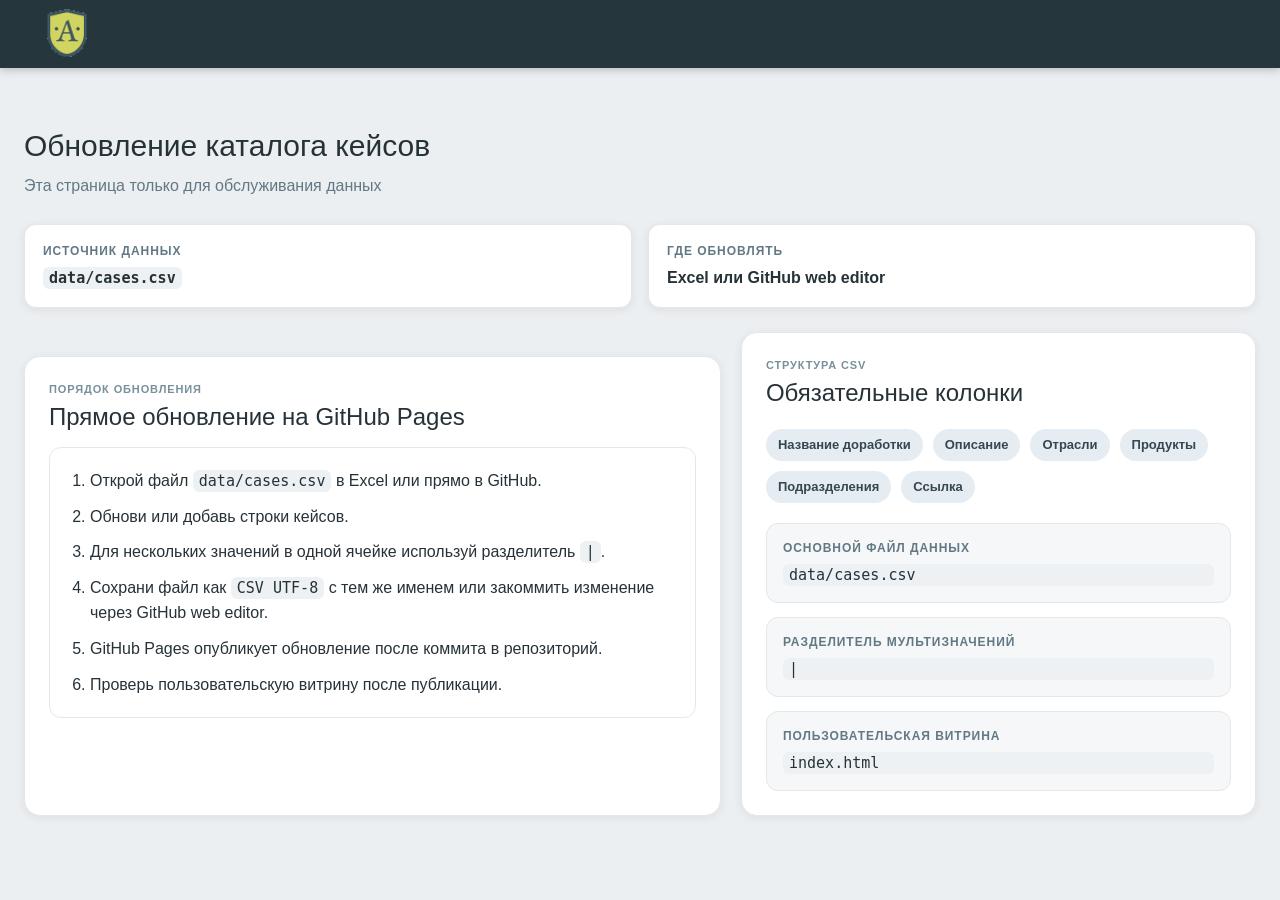
==== admin.html @ e98bcfd8 "Add files via upload Новая версия с другим дизайном" ====
<!DOCTYPE html>
<html lang="ru">
<head>
  <meta charset="UTF-8">
  <meta name="viewport" content="width=device-width, initial-scale=1.0">
  <title>Админка базы кейсов</title>
  <meta
    name="description"
    content="Внутренняя админ-страница для обновления базы кейсов Mango Academy."
  >
  <link rel="preconnect" href="https://fonts.googleapis.com">
  <link rel="preconnect" href="https://fonts.gstatic.com" crossorigin>
  <link
    href="https://fonts.googleapis.com/css2?family=Manrope:wght@400;500;600;700;800&display=swap"
    rel="stylesheet"
  >
  <link rel="stylesheet" href="styles.css">
</head>
<body>
  <div class="lk-shell">
    <header class="topbar">
      <div class="logo-mark" aria-label="Mango Academy">
        <img src="./assets/mango-academy-mark.png" alt="Mango Academy">
      </div>
    </header>

    <div class="workspace">
      <main class="page-shell">
        <section class="content-header">
          <div>
            <h1>Обновление каталога кейсов</h1>
            <p>Эта страница только для обслуживания данных</p>
          </div>
        </section>

        <section class="admin-summary">
          <div class="stat-card">
            <span class="stat-card__label">Источник данных</span>
            <strong class="stat-card__note"><code>data/cases.csv</code></strong>
          </div>
          <div class="stat-card">
            <span class="stat-card__label">Где обновлять</span>
            <strong class="stat-card__note">Excel или GitHub web editor</strong>
          </div>
        </section>

        <div class="admin-layout">
          <section class="results-panel">
            <div class="results-toolbar">
              <div>
                <p class="panel-heading__eyebrow">Порядок обновления</p>
                <h2>Прямое обновление на GitHub Pages</h2>
              </div>
            </div>

            <section class="workflow-panel workflow-panel--admin">
              <ol class="workflow-list">
                <li>Открой файл <code>data/cases.csv</code> в Excel или прямо в GitHub.</li>
                <li>Обнови или добавь строки кейсов.</li>
                <li>Для нескольких значений в одной ячейке используй разделитель <code>|</code>.</li>
                <li>Сохрани файл как <code>CSV UTF-8</code> с тем же именем или закоммить изменение через GitHub web editor.</li>
                <li>GitHub Pages опубликует обновление после коммита в репозиторий.</li>
                <li>Проверь пользовательскую витрину после публикации.</li>
              </ol>
            </section>
          </section>

          <section class="filters-panel admin-card">
            <div class="panel-heading">
              <div>
                <p class="panel-heading__eyebrow">Структура CSV</p>
                <h2>Обязательные колонки</h2>
              </div>
            </div>

            <div class="admin-tags">
              <span class="chip">Название доработки</span>
              <span class="chip">Описание</span>
              <span class="chip">Отрасли</span>
              <span class="chip">Продукты</span>
              <span class="chip">Подразделения</span>
              <span class="chip">Ссылка</span>
            </div>

            <div class="admin-command-list">
              <div class="admin-command">
                <span class="meta-group__label">Основной файл данных</span>
                <code>data/cases.csv</code>
              </div>
              <div class="admin-command">
                <span class="meta-group__label">Разделитель мультизначений</span>
                <code>|</code>
              </div>
              <div class="admin-command">
                <span class="meta-group__label">Пользовательская витрина</span>
                <code>index.html</code>
              </div>
            </div>
          </section>
        </div>
      </main>
    </div>
  </div>
</body>
</html>
---- styles.css ----
:root {
  --bg: #eceff1;
  --header: #26363d;
  --surface: #ffffff;
  --surface-soft: #f5f7f8;
  --surface-selected: #e5edf3;
  --border: #d3dae0;
  --border-light: #e4e8eb;
  --text: #263238;
  --muted: #627884;
  --icon: #37474f;
  --primary: #43a047;
  --primary-hover: #388e3c;
  --accent: #ff7733;
  --accent-hover: #ff9966;
  --info: #1e88e5;
  --radius-lg: 16px;
  --radius-md: 12px;
  --radius-sm: 6px;
  --shadow-card: 0 2px 8px rgba(38, 50, 56, 0.08);
  --shadow-card-hover: 0 6px 14px rgba(38, 50, 56, 0.18);
  --topbar-height: 68px;
  --container: 1240px;
}

*,
*::before,
*::after {
  box-sizing: border-box;
}

html {
  font-size: 16px;
}

body {
  margin: 0;
  min-height: 100vh;
  font-family: Roboto, Arial, sans-serif;
  color: var(--text);
  background: var(--bg);
}

a {
  color: inherit;
}

button,
input {
  font: inherit;
}

.lk-shell {
  min-height: 100vh;
}

.topbar {
  position: relative;
  z-index: 40;
  display: flex;
  align-items: center;
  min-height: var(--topbar-height);
  padding: 0 44px;
  background: var(--header);
  color: #ffffff;
  box-shadow: 0 2px 8px rgba(55, 71, 79, 0.3);
}

.logo-mark {
  display: inline-flex;
  align-items: center;
  min-width: 0;
}

.logo-mark img {
  display: block;
  width: 46px;
  height: auto;
  max-height: 50px;
  object-fit: contain;
}

.workspace {
  min-height: calc(100vh - var(--topbar-height));
}

.nav-icon {
  position: relative;
  width: 18px;
  height: 18px;
  flex: 0 0 auto;
  color: var(--icon);
}

.nav-icon::before,
.nav-icon::after {
  content: "";
  position: absolute;
  display: block;
}

.nav-icon--home::before {
  inset: 7px 3px 2px;
  background: currentColor;
  border-radius: 2px;
}

.nav-icon--home::after {
  left: 2px;
  top: 2px;
  width: 14px;
  height: 14px;
  border-left: 8px solid transparent;
  border-right: 8px solid transparent;
  border-bottom: 9px solid currentColor;
  transform: scaleX(0.78);
}

.nav-icon--grid::before {
  inset: 2px;
  border: 2px solid currentColor;
  border-radius: 2px;
  box-shadow: inset 5px 0 0 rgba(55, 71, 79, 0.18), inset -5px 0 0 rgba(55, 71, 79, 0.18);
}

.nav-icon--phone::before {
  inset: 1px 5px;
  border: 2px solid currentColor;
  border-radius: 4px;
}

.nav-icon--phone::after {
  left: 8px;
  bottom: 4px;
  width: 2px;
  height: 2px;
  border-radius: 50%;
  background: currentColor;
}

.nav-icon--link::before {
  left: 1px;
  top: 7px;
  width: 16px;
  height: 4px;
  border-radius: 6px;
  border: 2px solid currentColor;
  transform: rotate(-35deg);
}

.nav-icon--chart::before {
  left: 2px;
  bottom: 2px;
  width: 3px;
  height: 7px;
  background: currentColor;
  box-shadow: 6px -4px 0 currentColor, 12px -9px 0 currentColor;
}

.nav-icon--dialog::before {
  inset: 3px 2px 5px;
  background: currentColor;
  border-radius: 4px;
}

.nav-icon--dialog::after {
  left: 5px;
  bottom: 2px;
  border-top: 5px solid currentColor;
  border-right: 5px solid transparent;
}

.nav-icon--users::before {
  left: 2px;
  top: 2px;
  width: 6px;
  height: 6px;
  border-radius: 50%;
  background: currentColor;
  box-shadow: 8px 0 0 currentColor;
}

.nav-icon--users::after {
  left: 0;
  bottom: 2px;
  width: 18px;
  height: 7px;
  border-radius: 10px 10px 2px 2px;
  background: currentColor;
}

.nav-icon--wallet::before {
  inset: 3px 1px;
  border: 2px solid currentColor;
  border-radius: 3px;
}

.nav-icon--wallet::after {
  right: 2px;
  top: 7px;
  width: 6px;
  height: 5px;
  border-radius: 3px 0 0 3px;
  background: currentColor;
}

.nav-icon--settings::before {
  inset: 3px;
  border: 4px solid currentColor;
  border-radius: 50%;
}

.nav-icon--settings::after {
  left: 8px;
  top: 0;
  width: 2px;
  height: 18px;
  background: currentColor;
  box-shadow: -6px 6px 0 -1px currentColor, 6px -6px 0 -1px currentColor;
  transform: rotate(45deg);
}

.page-shell {
  width: min(calc(100% - 48px), var(--container));
  margin: 0 auto;
  padding: 26px 0 48px;
}

.content-header {
  min-height: 116px;
  padding: 34px 0 26px;
}

.content-header h1 {
  margin: 0;
  font-size: 30px;
  line-height: 36px;
  font-weight: 400;
  color: #263238;
}

.content-header p {
  margin: 10px 0 0;
  color: var(--muted);
  font-size: 16px;
  line-height: 24px;
}

.tabs-strip {
  display: flex;
  align-items: center;
  min-height: 64px;
  margin-bottom: 24px;
  padding: 0 12px;
  border-radius: 4px;
  background: var(--surface);
}

.tabs-strip__tab {
  display: inline-flex;
  align-items: center;
  min-height: 48px;
  padding: 0 16px;
  border-radius: 8px;
  color: var(--text);
  font-size: 14px;
}

.tabs-strip__tab--active {
  background: var(--surface-soft);
}

.filters-panel,
.filter-groups-shell,
.results-panel {
  border: 1px solid var(--border-light);
  border-radius: var(--radius-lg);
  background: var(--surface);
  box-shadow: var(--shadow-card);
}

.filters-panel,
.filter-groups-shell,
.results-panel {
  padding: 24px;
}

.filters-panel--top {
  position: sticky;
  top: 0;
  z-index: 20;
}

.filter-groups-shell {
  margin-top: 12px;
}

.panel-heading,
.results-toolbar {
  display: flex;
  align-items: flex-start;
  justify-content: space-between;
  gap: 16px;
}

.panel-heading__eyebrow,
.case-card__eyebrow {
  margin: 0;
  text-transform: uppercase;
  letter-spacing: 0.08em;
  font-size: 11px;
  line-height: 16px;
  font-weight: 700;
  color: #78909c;
}

.panel-heading h2,
.results-toolbar h2 {
  margin: 4px 0 0;
  font-size: 24px;
  line-height: 32px;
  font-weight: 500;
  color: #263238;
}

.ghost-button {
  min-height: 40px;
  border: 1px solid var(--border);
  border-radius: 24px;
  background: #ffffff;
  color: #37474f;
  padding: 8px 18px;
  cursor: pointer;
  transition: background 0.18s ease, border-color 0.18s ease;
}

.ghost-button:hover,
.ghost-button:focus-visible {
  background: var(--surface-soft);
  border-color: #a0b1b9;
}

.search-box {
  display: flex;
  flex-direction: column;
  gap: 8px;
  margin: 22px 0 18px;
}

.search-box__label {
  font-size: 14px;
  line-height: 20px;
  color: var(--muted);
}

.search-box input {
  width: 100%;
  min-height: 52px;
  border: 1px solid var(--border);
  border-radius: 28px;
  background: #ffffff;
  padding: 0 20px;
  color: var(--text);
  font-size: 16px;
}

.search-box input::placeholder {
  color: #a0b1b9;
}

.search-box input:focus-visible {
  outline: none;
  border-color: var(--primary);
  box-shadow: 0 0 0 3px rgba(67, 160, 71, 0.18);
}

.filter-groups {
  display: grid;
  grid-template-columns: repeat(3, minmax(0, 1fr));
  gap: 12px;
}

.filter-group {
  position: relative;
  border: 1px solid var(--border-light);
  border-radius: var(--radius-md);
  background: #ffffff;
}

.filter-group[open] {
  z-index: 25;
  box-shadow: var(--shadow-card-hover);
}

.filter-group summary {
  display: flex;
  align-items: center;
  justify-content: space-between;
  gap: 12px;
  min-height: 64px;
  padding: 12px 16px;
  list-style: none;
  cursor: pointer;
}

.filter-group summary::-webkit-details-marker {
  display: none;
}

.filter-group__meta {
  display: flex;
  flex-direction: column;
  gap: 4px;
  min-width: 0;
}

.filter-group__label {
  font-size: 16px;
  line-height: 20px;
  font-weight: 700;
}

.filter-group__status {
  color: var(--muted);
  font-size: 14px;
  line-height: 20px;
  white-space: nowrap;
  overflow: hidden;
  text-overflow: ellipsis;
}

.filter-group__body {
  display: grid;
  gap: 12px;
  position: absolute;
  top: calc(100% + 8px);
  left: 0;
  right: 0;
  padding: 16px;
  border: 1px solid var(--border-light);
  border-radius: var(--radius-md);
  background: #ffffff;
  box-shadow: var(--shadow-card-hover);
}

.filter-actions {
  display: flex;
  gap: 8px;
  flex-wrap: wrap;
}

.filter-action {
  min-height: 34px;
  border: 0;
  border-radius: 18px;
  padding: 6px 12px;
  cursor: pointer;
  background: #edf1f3;
  color: #37474f;
}

.filter-action:hover {
  background: #e0e7eb;
}

.checkbox-list {
  display: grid;
  gap: 8px;
  max-height: 260px;
  overflow: auto;
  padding-right: 4px;
}

.checkbox-item {
  display: flex;
  align-items: flex-start;
  gap: 10px;
  padding: 10px 12px;
  border-radius: 10px;
  background: var(--surface-soft);
}

.checkbox-item input {
  accent-color: var(--primary);
  margin-top: 2px;
}

.checkbox-item__text {
  display: flex;
  flex-direction: column;
  gap: 2px;
}

.checkbox-item__label {
  font-size: 14px;
  line-height: 20px;
}

.checkbox-item__hint {
  font-size: 12px;
  line-height: 16px;
  color: var(--muted);
}

.results-panel {
  margin-top: 24px;
}

.results-toolbar {
  margin-bottom: 14px;
}

.active-filters {
  display: flex;
  flex-wrap: wrap;
  justify-content: flex-end;
  gap: 8px;
}

.results-state {
  margin-bottom: 18px;
  color: var(--muted);
  font-size: 14px;
  line-height: 20px;
}

.cards-grid {
  display: grid;
  gap: 16px;
  grid-template-columns: repeat(auto-fit, minmax(300px, 1fr));
}

.case-card {
  min-height: 360px;
  border: 1px solid var(--border-light);
  border-radius: var(--radius-lg);
  background: #ffffff;
  box-shadow: var(--shadow-card);
  overflow: hidden;
  transition: transform 0.18s ease, box-shadow 0.18s ease;
}

.case-card:hover {
  transform: translateY(-2px);
  box-shadow: var(--shadow-card-hover);
}

.case-card__body {
  display: flex;
  flex-direction: column;
  min-height: 100%;
  padding: 24px;
}

.case-card__visual {
  display: flex;
  align-items: center;
  justify-content: center;
  gap: 8px;
  min-height: 76px;
  margin-bottom: 20px;
}

.case-card__visual span {
  position: relative;
  width: 42px;
  height: 30px;
  border: 2px solid #37474f;
  border-radius: 4px;
  background: #ffffff;
}

.case-card__visual span::before {
  content: "";
  position: absolute;
  left: 6px;
  top: 7px;
  width: 8px;
  height: 8px;
  border-radius: 50%;
  background: var(--accent);
}

.case-card__visual span::after {
  content: "";
  position: absolute;
  left: 18px;
  top: 8px;
  width: 14px;
  height: 2px;
  background: #cfd8dc;
  box-shadow: 0 6px 0 #cfd8dc;
}

.case-card__visual span:nth-child(2) {
  width: 34px;
  height: 34px;
  border-radius: 50%;
  border-color: var(--accent);
}

.case-card__visual span:nth-child(2)::before {
  inset: 9px;
  width: auto;
  height: auto;
  background: #37474f;
}

.case-card__visual span:nth-child(2)::after {
  display: none;
}

.case-card__topline {
  display: flex;
  align-items: center;
  justify-content: space-between;
  gap: 16px;
}

.case-card__link {
  display: inline-flex;
  align-items: center;
  justify-content: center;
  min-height: 40px;
  padding: 0 20px;
  border-radius: 20px;
  text-decoration: none;
  background: var(--accent);
  color: #ffffff;
  font-size: 14px;
  line-height: 20px;
  font-weight: 700;
  white-space: nowrap;
}

.case-card__link:hover {
  background: var(--accent-hover);
}

.case-card__title {
  margin: 18px 0 10px;
  font-size: 20px;
  line-height: 28px;
  font-weight: 400;
  color: #102433;
}

.case-card__description {
  margin: 0 0 20px;
  color: #37474f;
  font-size: 14px;
  line-height: 20px;
  display: -webkit-box;
  -webkit-line-clamp: 5;
  -webkit-box-orient: vertical;
  overflow: hidden;
}

.meta-block {
  display: grid;
  gap: 10px;
  margin-top: auto;
}

.meta-group {
  display: grid;
  gap: 12px;
  grid-template-columns: 112px minmax(0, 1fr);
  align-items: start;
}

.meta-group__label {
  font-size: 12px;
  line-height: 16px;
  font-weight: 700;
  color: var(--muted);
  text-transform: uppercase;
  letter-spacing: 0.08em;
}

.meta-group__value {
  margin: 0;
  color: #37474f;
  font-size: 14px;
  line-height: 20px;
  display: -webkit-box;
  -webkit-line-clamp: 2;
  -webkit-box-orient: vertical;
  overflow: hidden;
}

.chip {
  display: inline-flex;
  align-items: center;
  min-height: 32px;
  padding: 0 12px;
  border-radius: 18px;
  background: var(--surface-selected);
  color: #37474f;
  font-size: 13px;
  line-height: 18px;
  font-weight: 700;
}

.filter-group summary .chip {
  background: #e8f5e9;
  color: #2e7d32;
}

.empty-state {
  padding: 28px;
  border-radius: var(--radius-md);
  background: var(--surface-soft);
  border: 1px dashed var(--border);
  color: var(--muted);
}

.workflow-panel {
  margin-top: 18px;
  padding: 20px;
  border-radius: var(--radius-md);
  border: 1px solid var(--border-light);
  background: #ffffff;
}

.workflow-list {
  margin: 0;
  padding-left: 20px;
  color: var(--text);
  line-height: 1.6;
}

.workflow-list li + li {
  margin-top: 10px;
}

.workflow-panel--admin {
  margin-top: 0;
}

.admin-summary {
  display: grid;
  grid-template-columns: repeat(2, minmax(0, 1fr));
  gap: 16px;
  margin-bottom: 24px;
}

.stat-card {
  display: grid;
  gap: 8px;
  padding: 18px;
  border: 1px solid var(--border-light);
  border-radius: var(--radius-md);
  background: #ffffff;
  box-shadow: var(--shadow-card);
}

.stat-card__label {
  color: var(--muted);
  font-size: 12px;
  line-height: 16px;
  text-transform: uppercase;
  letter-spacing: 0.08em;
  font-weight: 700;
}

.stat-card__note {
  color: var(--text);
  font-size: 16px;
  line-height: 22px;
}

.admin-layout {
  display: grid;
  grid-template-columns: minmax(0, 1.15fr) minmax(300px, 0.85fr);
  gap: 20px;
}

.admin-card {
  display: grid;
  align-content: start;
  gap: 20px;
}

.admin-tags {
  display: flex;
  flex-wrap: wrap;
  gap: 10px;
}

.admin-command-list {
  display: grid;
  gap: 14px;
}

.admin-command {
  display: grid;
  gap: 8px;
  padding: 16px;
  border-radius: var(--radius-md);
  background: var(--surface-soft);
  border: 1px solid var(--border-light);
}

.admin-command code,
.workflow-list code,
.stat-card code {
  font-family: ui-monospace, SFMono-Regular, Menlo, Consolas, monospace;
  font-size: 0.94rem;
  padding: 2px 6px;
  border-radius: 6px;
  background: #edf1f3;
}

@media (max-width: 1180px) {
  .cards-grid {
    grid-template-columns: repeat(auto-fit, minmax(280px, 1fr));
  }
}

@media (max-width: 980px) {
  .filter-groups,
  .admin-layout,
  .admin-summary {
    grid-template-columns: 1fr;
  }

  .filters-panel--top {
    position: static;
  }
}

@media (max-width: 720px) {
  .topbar {
    min-height: 60px;
    padding: 0 20px;
  }

  .logo-mark img {
    width: 42px;
    max-height: 44px;
  }

  .page-shell {
    width: min(calc(100% - 24px), var(--container));
    padding-top: 16px;
  }

  .content-header {
    min-height: 0;
    padding: 18px 0;
  }

  .content-header h1 {
    font-size: 26px;
    line-height: 32px;
  }

  .filters-panel,
  .filter-groups-shell,
  .results-panel {
    padding: 18px;
  }

  .case-card__topline,
  .panel-heading,
  .results-toolbar {
    flex-direction: column;
    align-items: stretch;
  }

  .active-filters {
    justify-content: flex-start;
  }

  .cards-grid {
    grid-template-columns: 1fr;
  }

  .case-card {
    min-height: 0;
  }

  .case-card__link {
    width: 100%;
  }

  .meta-group {
    grid-template-columns: 1fr;
    gap: 4px;
  }
}
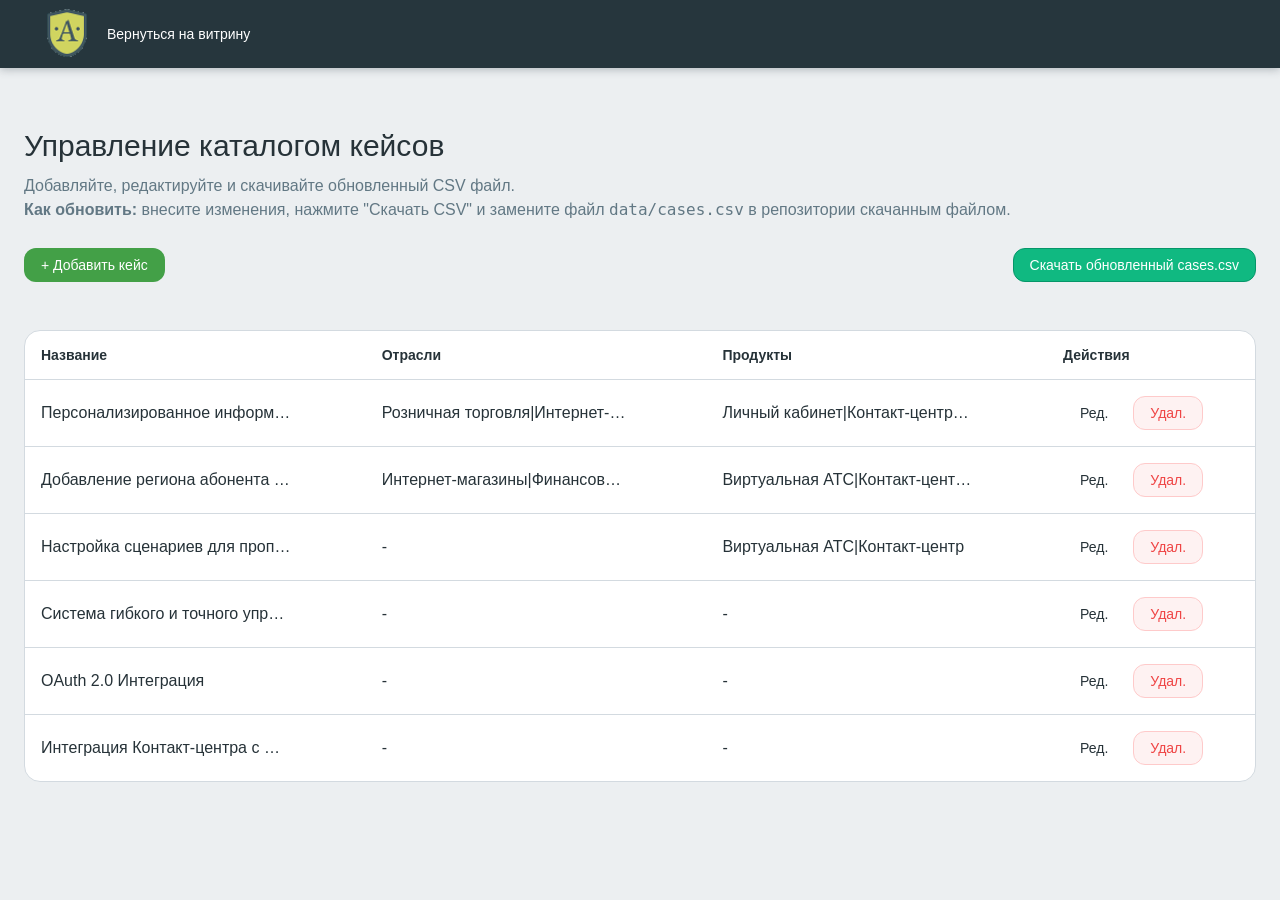
==== commit 78cd2441: "feat: replace manual python/excel workflow with web-based admin panel" ====
--- a/admin.html
+++ b/admin.html
@@ -4,17 +4,156 @@
   <meta charset="UTF-8">
   <meta name="viewport" content="width=device-width, initial-scale=1.0">
   <title>Админка базы кейсов</title>
-  <meta
-    name="description"
-    content="Внутренняя админ-страница для обновления базы кейсов Mango Academy."
-  >
+  <meta name="description" content="Внутренняя админ-страница для обновления базы кейсов Mango Academy.">
   <link rel="preconnect" href="https://fonts.googleapis.com">
   <link rel="preconnect" href="https://fonts.gstatic.com" crossorigin>
-  <link
-    href="https://fonts.googleapis.com/css2?family=Manrope:wght@400;500;600;700;800&display=swap"
-    rel="stylesheet"
-  >
+  <link href="https://fonts.googleapis.com/css2?family=Manrope:wght@400;500;600;700;800&display=swap" rel="stylesheet">
   <link rel="stylesheet" href="styles.css">
+  <style>
+    .admin-container {
+      display: flex;
+      flex-direction: column;
+      gap: 2rem;
+    }
+    .admin-table-wrapper {
+      overflow-x: auto;
+      background: var(--surface);
+      border-radius: var(--radius-lg);
+      border: 1px solid var(--border);
+    }
+    .admin-table {
+      width: 100%;
+      border-collapse: collapse;
+      text-align: left;
+    }
+    .admin-table th, .admin-table td {
+      padding: 1rem;
+      border-bottom: 1px solid var(--border);
+    }
+    .admin-table th {
+      background: var(--surface-hover);
+      font-weight: 600;
+      color: var(--text-secondary);
+      font-size: 0.875rem;
+    }
+    .admin-table tr:last-child td {
+      border-bottom: none;
+    }
+    .admin-actions {
+      display: flex;
+      gap: 0.5rem;
+    }
+    .btn {
+      display: inline-flex;
+      align-items: center;
+      justify-content: center;
+      padding: 0.5rem 1rem;
+      border-radius: var(--radius-md);
+      font-weight: 500;
+      cursor: pointer;
+      border: 1px solid transparent;
+      background: var(--surface-hover);
+      color: var(--text-primary);
+      transition: all 0.2s;
+      font-size: 0.875rem;
+      text-decoration: none;
+    }
+    .btn:hover {
+      background: var(--border);
+    }
+    .btn--primary {
+      background: var(--primary);
+      color: white;
+    }
+    .btn--primary:hover {
+      background: var(--primary-hover);
+    }
+    .btn--danger {
+      color: #ef4444;
+      background: #fef2f2;
+      border-color: #fecaca;
+    }
+    .btn--danger:hover {
+      background: #fee2e2;
+    }
+    .admin-form-overlay {
+      position: fixed;
+      inset: 0;
+      background: rgba(0, 0, 0, 0.5);
+      display: flex;
+      align-items: center;
+      justify-content: center;
+      z-index: 100;
+      opacity: 0;
+      pointer-events: none;
+      transition: opacity 0.2s;
+    }
+    .admin-form-overlay.active {
+      opacity: 1;
+      pointer-events: auto;
+    }
+    .admin-form-modal {
+      background: var(--surface);
+      width: 100%;
+      max-width: 600px;
+      border-radius: var(--radius-lg);
+      padding: 2rem;
+      box-shadow: 0 10px 25px -5px rgba(0, 0, 0, 0.1);
+      max-height: 90vh;
+      overflow-y: auto;
+    }
+    .admin-form-modal h2 {
+      margin-bottom: 1.5rem;
+      margin-top: 0;
+    }
+    .form-group {
+      margin-bottom: 1rem;
+    }
+    .form-group label {
+      display: block;
+      margin-bottom: 0.5rem;
+      font-weight: 500;
+      color: var(--text-secondary);
+      font-size: 0.875rem;
+    }
+    .form-group input, .form-group textarea {
+      width: 100%;
+      padding: 0.75rem;
+      border-radius: var(--radius-md);
+      border: 1px solid var(--border);
+      background: var(--background);
+      color: var(--text-primary);
+      font-family: inherit;
+      font-size: 0.875rem;
+    }
+    .form-group textarea {
+      resize: vertical;
+      min-height: 80px;
+    }
+    .form-group .hint {
+      font-size: 0.75rem;
+      color: var(--text-tertiary);
+      margin-top: 0.25rem;
+    }
+    .modal-actions {
+      display: flex;
+      justify-content: flex-end;
+      gap: 1rem;
+      margin-top: 2rem;
+    }
+    .admin-header-actions {
+      display: flex;
+      justify-content: space-between;
+      align-items: center;
+      margin-bottom: 1rem;
+    }
+    .text-truncate {
+      max-width: 250px;
+      white-space: nowrap;
+      overflow: hidden;
+      text-overflow: ellipsis;
+    }
+  </style>
 </head>
 <body>
   <div class="lk-shell">
@@ -22,84 +161,86 @@
       <div class="logo-mark" aria-label="Mango Academy">
         <img src="./assets/mango-academy-mark.png" alt="Mango Academy">
       </div>
+      <div style="display: flex; gap: 1rem;">
+        <a href="index.html" class="btn">Вернуться на витрину</a>
+      </div>
     </header>
 
     <div class="workspace">
       <main class="page-shell">
         <section class="content-header">
           <div>
-            <h1>Обновление каталога кейсов</h1>
-            <p>Эта страница только для обслуживания данных</p>
+            <h1>Управление каталогом кейсов</h1>
+            <p>Добавляйте, редактируйте и скачивайте обновленный CSV файл. <br><b>Как обновить:</b> внесите изменения, нажмите "Скачать CSV" и замените файл <code>data/cases.csv</code> в репозитории скачанным файлом.</p>
           </div>
         </section>
 
-        <section class="admin-summary">
-          <div class="stat-card">
-            <span class="stat-card__label">Источник данных</span>
-            <strong class="stat-card__note"><code>data/cases.csv</code></strong>
+        <div class="admin-container">
+          <div class="admin-header-actions">
+            <button class="btn btn--primary" id="btn-add-case">+ Добавить кейс</button>
+            <button class="btn btn--primary" id="btn-download-csv" style="background: #10b981; border-color: #059669;">Скачать обновленный cases.csv</button>
           </div>
-          <div class="stat-card">
-            <span class="stat-card__label">Где обновлять</span>
-            <strong class="stat-card__note">Excel или GitHub web editor</strong>
+          
+          <div class="admin-table-wrapper">
+            <table class="admin-table">
+              <thead>
+                <tr>
+                  <th>Название</th>
+                  <th>Отрасли</th>
+                  <th>Продукты</th>
+                  <th>Действия</th>
+                </tr>
+              </thead>
+              <tbody id="cases-table-body">
+                <tr><td colspan="4" style="text-align: center; padding: 2rem;">Загрузка данных...</td></tr>
+              </tbody>
+            </table>
           </div>
-        </section>
-
-        <div class="admin-layout">
-          <section class="results-panel">
-            <div class="results-toolbar">
-              <div>
-                <p class="panel-heading__eyebrow">Порядок обновления</p>
-                <h2>Прямое обновление на GitHub Pages</h2>
-              </div>
-            </div>
-
-            <section class="workflow-panel workflow-panel--admin">
-              <ol class="workflow-list">
-                <li>Открой файл <code>data/cases.csv</code> в Excel или прямо в GitHub.</li>
-                <li>Обнови или добавь строки кейсов.</li>
-                <li>Для нескольких значений в одной ячейке используй разделитель <code>|</code>.</li>
-                <li>Сохрани файл как <code>CSV UTF-8</code> с тем же именем или закоммить изменение через GitHub web editor.</li>
-                <li>GitHub Pages опубликует обновление после коммита в репозиторий.</li>
-                <li>Проверь пользовательскую витрину после публикации.</li>
-              </ol>
-            </section>
-          </section>
-
-          <section class="filters-panel admin-card">
-            <div class="panel-heading">
-              <div>
-                <p class="panel-heading__eyebrow">Структура CSV</p>
-                <h2>Обязательные колонки</h2>
-              </div>
-            </div>
-
-            <div class="admin-tags">
-              <span class="chip">Название доработки</span>
-              <span class="chip">Описание</span>
-              <span class="chip">Отрасли</span>
-              <span class="chip">Продукты</span>
-              <span class="chip">Подразделения</span>
-              <span class="chip">Ссылка</span>
-            </div>
-
-            <div class="admin-command-list">
-              <div class="admin-command">
-                <span class="meta-group__label">Основной файл данных</span>
-                <code>data/cases.csv</code>
-              </div>
-              <div class="admin-command">
-                <span class="meta-group__label">Разделитель мультизначений</span>
-                <code>|</code>
-              </div>
-              <div class="admin-command">
-                <span class="meta-group__label">Пользовательская витрина</span>
-                <code>index.html</code>
-              </div>
-            </div>
-          </section>
         </div>
       </main>
     </div>
   </div>
+
+  <div class="admin-form-overlay" id="form-overlay">
+    <div class="admin-form-modal">
+      <h2 id="modal-title">Добавить кейс</h2>
+      <form id="case-form">
+        <input type="hidden" id="case-id">
+        <div class="form-group">
+          <label for="case-title">Название доработки *</label>
+          <input type="text" id="case-title" required>
+        </div>
+        <div class="form-group">
+          <label for="case-desc">Описание</label>
+          <textarea id="case-desc"></textarea>
+        </div>
+        <div class="form-group">
+          <label for="case-industries">Отрасли</label>
+          <input type="text" id="case-industries">
+          <div class="hint">Вводите через запятую (например: Розничная торговля, Интернет-магазины)</div>
+        </div>
+        <div class="form-group">
+          <label for="case-products">Продукты</label>
+          <input type="text" id="case-products">
+          <div class="hint">Вводите через запятую (например: Виртуальная АТС, Контакт-центр)</div>
+        </div>
+        <div class="form-group">
+          <label for="case-divisions">Подразделения</label>
+          <input type="text" id="case-divisions">
+          <div class="hint">Вводите через запятую</div>
+        </div>
+        <div class="form-group">
+          <label for="case-url">Ссылка на статью</label>
+          <input type="url" id="case-url">
+        </div>
+        <div class="modal-actions">
+          <button type="button" class="btn" id="btn-cancel">Отмена</button>
+          <button type="submit" class="btn btn--primary">Сохранить</button>
+        </div>
+      </form>
+    </div>
+  </div>
+
+  <script src="admin.js"></script>
 </body>
 </html>
--- a/styles.css
+++ b/styles.css
@@ -556,58 +556,39 @@
   display: flex;
   align-items: center;
   justify-content: center;
-  gap: 8px;
-  min-height: 76px;
+  min-height: 120px;
   margin-bottom: 20px;
-}
-
-.case-card__visual span {
+  border-radius: var(--radius-md);
+  padding: 16px;
+  text-align: center;
+  color: #ffffff;
+  font-weight: 700;
+  font-size: 16px;
+  line-height: 1.3;
+  text-shadow: 0 2px 4px rgba(0, 0, 0, 0.25);
   position: relative;
-  width: 42px;
-  height: 30px;
-  border: 2px solid #37474f;
-  border-radius: 4px;
-  background: #ffffff;
-}
-
-.case-card__visual span::before {
+  overflow: hidden;
+  box-shadow: inset 0 0 20px rgba(0, 0, 0, 0.15);
+}
+
+.case-card__visual::before {
   content: "";
   position: absolute;
-  left: 6px;
-  top: 7px;
-  width: 8px;
-  height: 8px;
-  border-radius: 50%;
-  background: var(--accent);
-}
-
-.case-card__visual span::after {
-  content: "";
-  position: absolute;
-  left: 18px;
-  top: 8px;
-  width: 14px;
-  height: 2px;
-  background: #cfd8dc;
-  box-shadow: 0 6px 0 #cfd8dc;
-}
-
-.case-card__visual span:nth-child(2) {
-  width: 34px;
-  height: 34px;
-  border-radius: 50%;
-  border-color: var(--accent);
-}
-
-.case-card__visual span:nth-child(2)::before {
-  inset: 9px;
-  width: auto;
-  height: auto;
-  background: #37474f;
-}
-
-.case-card__visual span:nth-child(2)::after {
-  display: none;
+  inset: 0;
+  background: radial-gradient(circle at 20% 20%, rgba(255, 255, 255, 0.18) 0%, transparent 60%),
+              radial-gradient(circle at 80% 80%, rgba(0, 0, 0, 0.12) 0%, transparent 60%);
+  z-index: 1;
+}
+
+.case-card__visual-text {
+  position: relative;
+  z-index: 2;
+  display: -webkit-box;
+  -webkit-line-clamp: 3;
+  -webkit-box-orient: vertical;
+  overflow: hidden;
+  font-family: 'Manrope', sans-serif;
+  letter-spacing: -0.01em;
 }
 
 .case-card__topline {
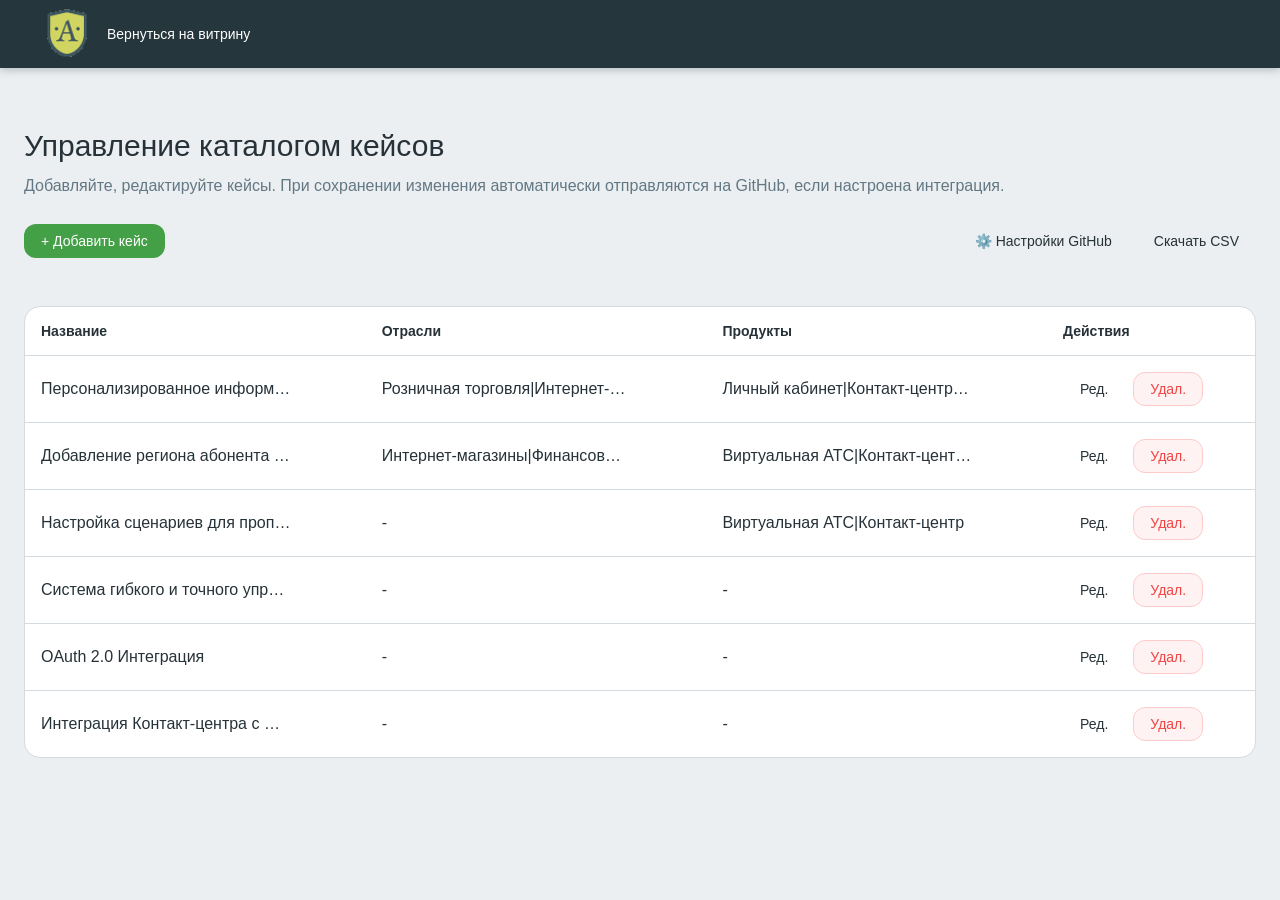
==== commit fab885af: "feat: add direct github api sync for auto-saving" ====
--- a/admin.html
+++ b/admin.html
@@ -153,6 +153,30 @@
       overflow: hidden;
       text-overflow: ellipsis;
     }
+    .suggested-tags {
+      display: flex;
+      flex-wrap: wrap;
+      gap: 0.5rem;
+      margin-top: 0.75rem;
+    }
+    .tag-chip {
+      background: var(--surface-hover, #f3f4f6);
+      border: 1px solid var(--border, #e5e7eb);
+      padding: 0.25rem 0.75rem;
+      border-radius: 9999px;
+      font-size: 0.75rem;
+      cursor: pointer;
+      user-select: none;
+      transition: all 0.2s;
+    }
+    .tag-chip:hover {
+      background: var(--border, #e5e7eb);
+    }
+    .tag-chip.selected {
+      background: var(--primary, #3b82f6);
+      color: white;
+      border-color: var(--primary, #3b82f6);
+    }
   </style>
 </head>
 <body>
@@ -171,14 +195,17 @@
         <section class="content-header">
           <div>
             <h1>Управление каталогом кейсов</h1>
-            <p>Добавляйте, редактируйте и скачивайте обновленный CSV файл. <br><b>Как обновить:</b> внесите изменения, нажмите "Скачать CSV" и замените файл <code>data/cases.csv</code> в репозитории скачанным файлом.</p>
+            <p>Добавляйте, редактируйте кейсы. При сохранении изменения автоматически отправляются на GitHub, если настроена интеграция.</p>
           </div>
         </section>
 
         <div class="admin-container">
           <div class="admin-header-actions">
             <button class="btn btn--primary" id="btn-add-case">+ Добавить кейс</button>
-            <button class="btn btn--primary" id="btn-download-csv" style="background: #10b981; border-color: #059669;">Скачать обновленный cases.csv</button>
+            <div style="display: flex; gap: 0.5rem;">
+              <button class="btn" id="btn-settings">⚙️ Настройки GitHub</button>
+              <button class="btn" id="btn-download-csv" title="Скачать CSV файл локально">Скачать CSV</button>
+            </div>
           </div>
           
           <div class="admin-table-wrapper">
@@ -217,17 +244,20 @@
         <div class="form-group">
           <label for="case-industries">Отрасли</label>
           <input type="text" id="case-industries">
-          <div class="hint">Вводите через запятую (например: Розничная торговля, Интернет-магазины)</div>
+          <div class="suggested-tags" id="tags-industries"></div>
+          <div class="hint">Вводите через запятую или выбирайте из списка выше</div>
         </div>
         <div class="form-group">
           <label for="case-products">Продукты</label>
           <input type="text" id="case-products">
-          <div class="hint">Вводите через запятую (например: Виртуальная АТС, Контакт-центр)</div>
+          <div class="suggested-tags" id="tags-products"></div>
+          <div class="hint">Вводите через запятую или выбирайте из списка выше</div>
         </div>
         <div class="form-group">
           <label for="case-divisions">Подразделения</label>
           <input type="text" id="case-divisions">
-          <div class="hint">Вводите через запятую</div>
+          <div class="suggested-tags" id="tags-divisions"></div>
+          <div class="hint">Вводите через запятую или выбирайте из списка выше</div>
         </div>
         <div class="form-group">
           <label for="case-url">Ссылка на статью</label>
@@ -241,6 +271,30 @@
     </div>
   </div>
 
+  <div class="admin-form-overlay" id="github-overlay">
+    <div class="admin-form-modal">
+      <h2>Настройки интеграции с GitHub</h2>
+      <p style="margin-top: 0; margin-bottom: 1.5rem; font-size: 0.875rem; color: var(--text-secondary);">
+        Укажите ваш репозиторий и Personal Access Token для автоматического сохранения изменений прямо на сайт. Данные сохраняются только в вашем браузере.
+      </p>
+      <form id="github-form">
+        <div class="form-group">
+          <label for="gh-repo">Репозиторий (например: alexanderglotov994-debug/marketplace)</label>
+          <input type="text" id="gh-repo" placeholder="owner/repo" required>
+        </div>
+        <div class="form-group">
+          <label for="gh-token">Personal Access Token</label>
+          <input type="password" id="gh-token" placeholder="ghp_xxxxxxxxxxxxxxxxxxxx" required>
+          <div class="hint">Убедитесь, что токен имеет права на запись кода (repo).</div>
+        </div>
+        <div class="modal-actions">
+          <button type="button" class="btn" id="btn-github-cancel">Отмена</button>
+          <button type="submit" class="btn btn--primary">Сохранить настройки</button>
+        </div>
+      </form>
+    </div>
+  </div>
+
   <script src="admin.js"></script>
 </body>
 </html>
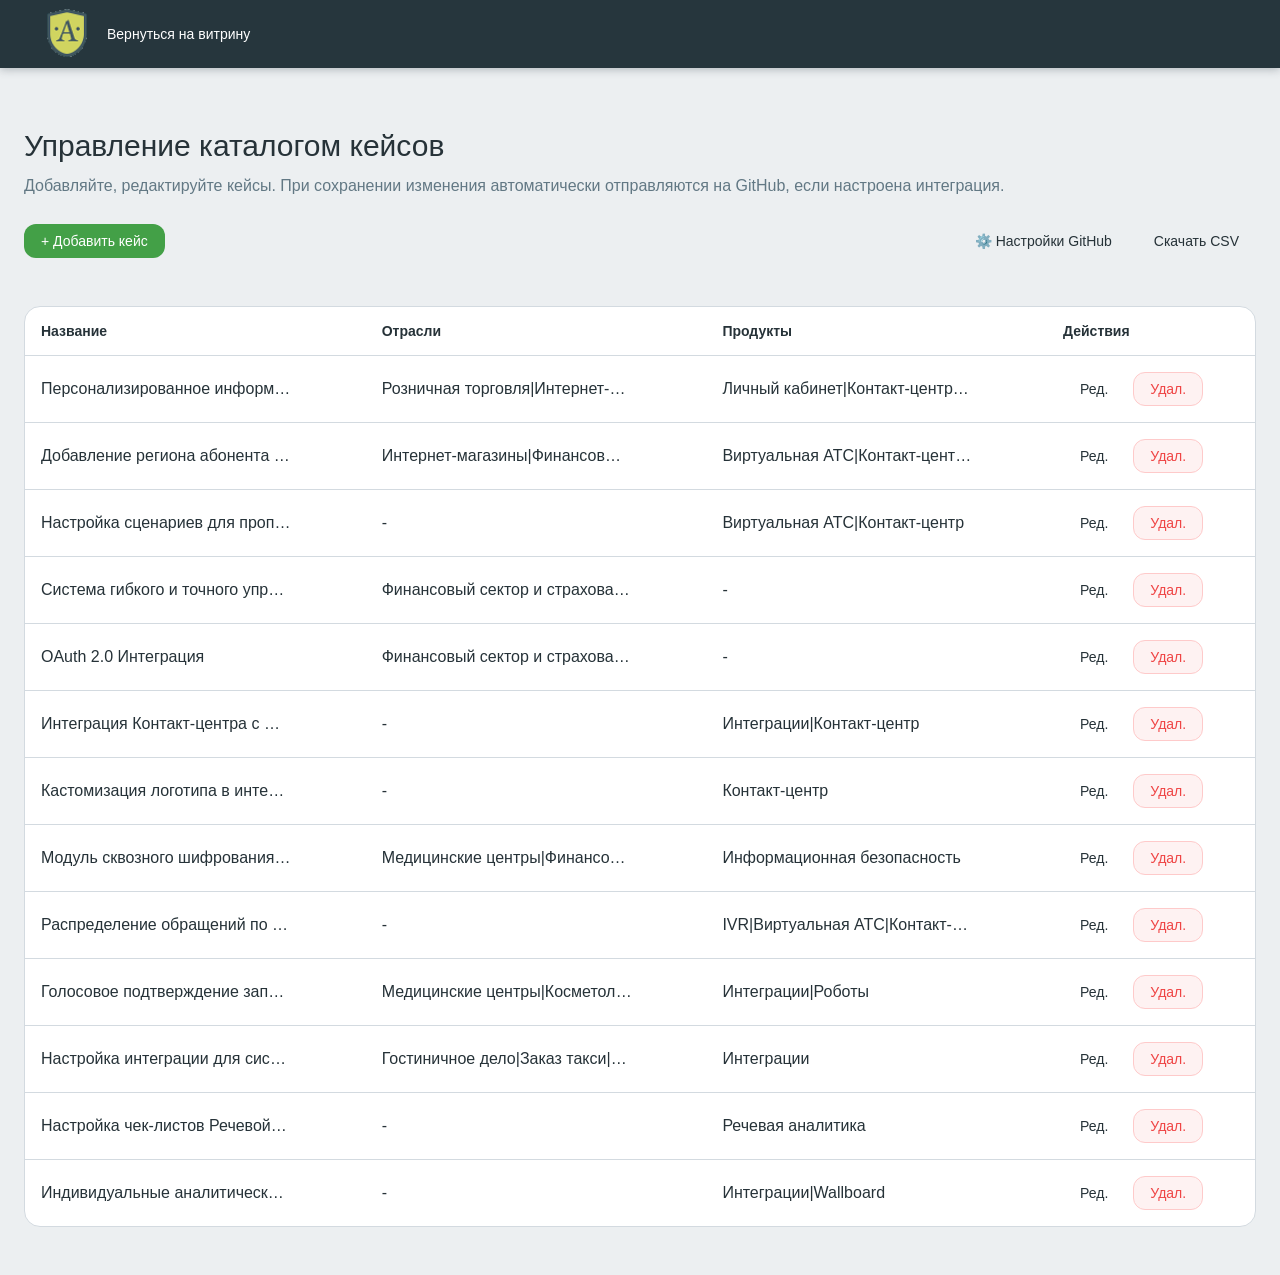
==== commit d42c82c0: "style: remove 'доработка' and redesign card visual button" ====
--- a/admin.html
+++ b/admin.html
@@ -234,7 +234,7 @@
       <form id="case-form">
         <input type="hidden" id="case-id">
         <div class="form-group">
-          <label for="case-title">Название доработки *</label>
+          <label for="case-title">Название кейса *</label>
           <input type="text" id="case-title" required>
         </div>
         <div class="form-group">
--- a/styles.css
+++ b/styles.css
@@ -554,9 +554,10 @@
 
 .case-card__visual {
   display: flex;
+  flex-direction: column;
   align-items: center;
-  justify-content: center;
-  min-height: 120px;
+  justify-content: space-between;
+  min-height: 140px;
   margin-bottom: 20px;
   border-radius: var(--radius-md);
   padding: 16px;
@@ -569,6 +570,13 @@
   position: relative;
   overflow: hidden;
   box-shadow: inset 0 0 20px rgba(0, 0, 0, 0.15);
+  text-decoration: none;
+  transition: transform 0.2s ease, box-shadow 0.2s ease;
+}
+
+.case-card__visual:hover {
+  transform: translateY(-2px);
+  box-shadow: inset 0 0 20px rgba(0, 0, 0, 0.15), 0 4px 12px rgba(0,0,0,0.15);
 }
 
 .case-card__visual::before {
@@ -583,6 +591,7 @@
 .case-card__visual-text {
   position: relative;
   z-index: 2;
+  margin: auto;
   display: -webkit-box;
   -webkit-line-clamp: 3;
   -webkit-box-orient: vertical;
@@ -591,31 +600,26 @@
   letter-spacing: -0.01em;
 }
 
-.case-card__topline {
+.case-card__visual-action {
+  position: relative;
+  z-index: 2;
   display: flex;
   align-items: center;
-  justify-content: space-between;
-  gap: 16px;
-}
-
-.case-card__link {
-  display: inline-flex;
-  align-items: center;
-  justify-content: center;
-  min-height: 40px;
-  padding: 0 20px;
-  border-radius: 20px;
-  text-decoration: none;
-  background: var(--accent);
+  gap: 4px;
+  margin-top: 12px;
+  padding: 6px 14px;
+  background: rgba(0, 0, 0, 0.25);
+  border-radius: 16px;
+  backdrop-filter: blur(6px);
+  -webkit-backdrop-filter: blur(6px);
+  font-size: 13px;
+  font-weight: 600;
   color: #ffffff;
-  font-size: 14px;
-  line-height: 20px;
-  font-weight: 700;
-  white-space: nowrap;
-}
-
-.case-card__link:hover {
-  background: var(--accent-hover);
+  transition: background 0.2s ease;
+}
+
+.case-card__visual:hover .case-card__visual-action {
+  background: rgba(0, 0, 0, 0.45);
 }
 
 .case-card__title {
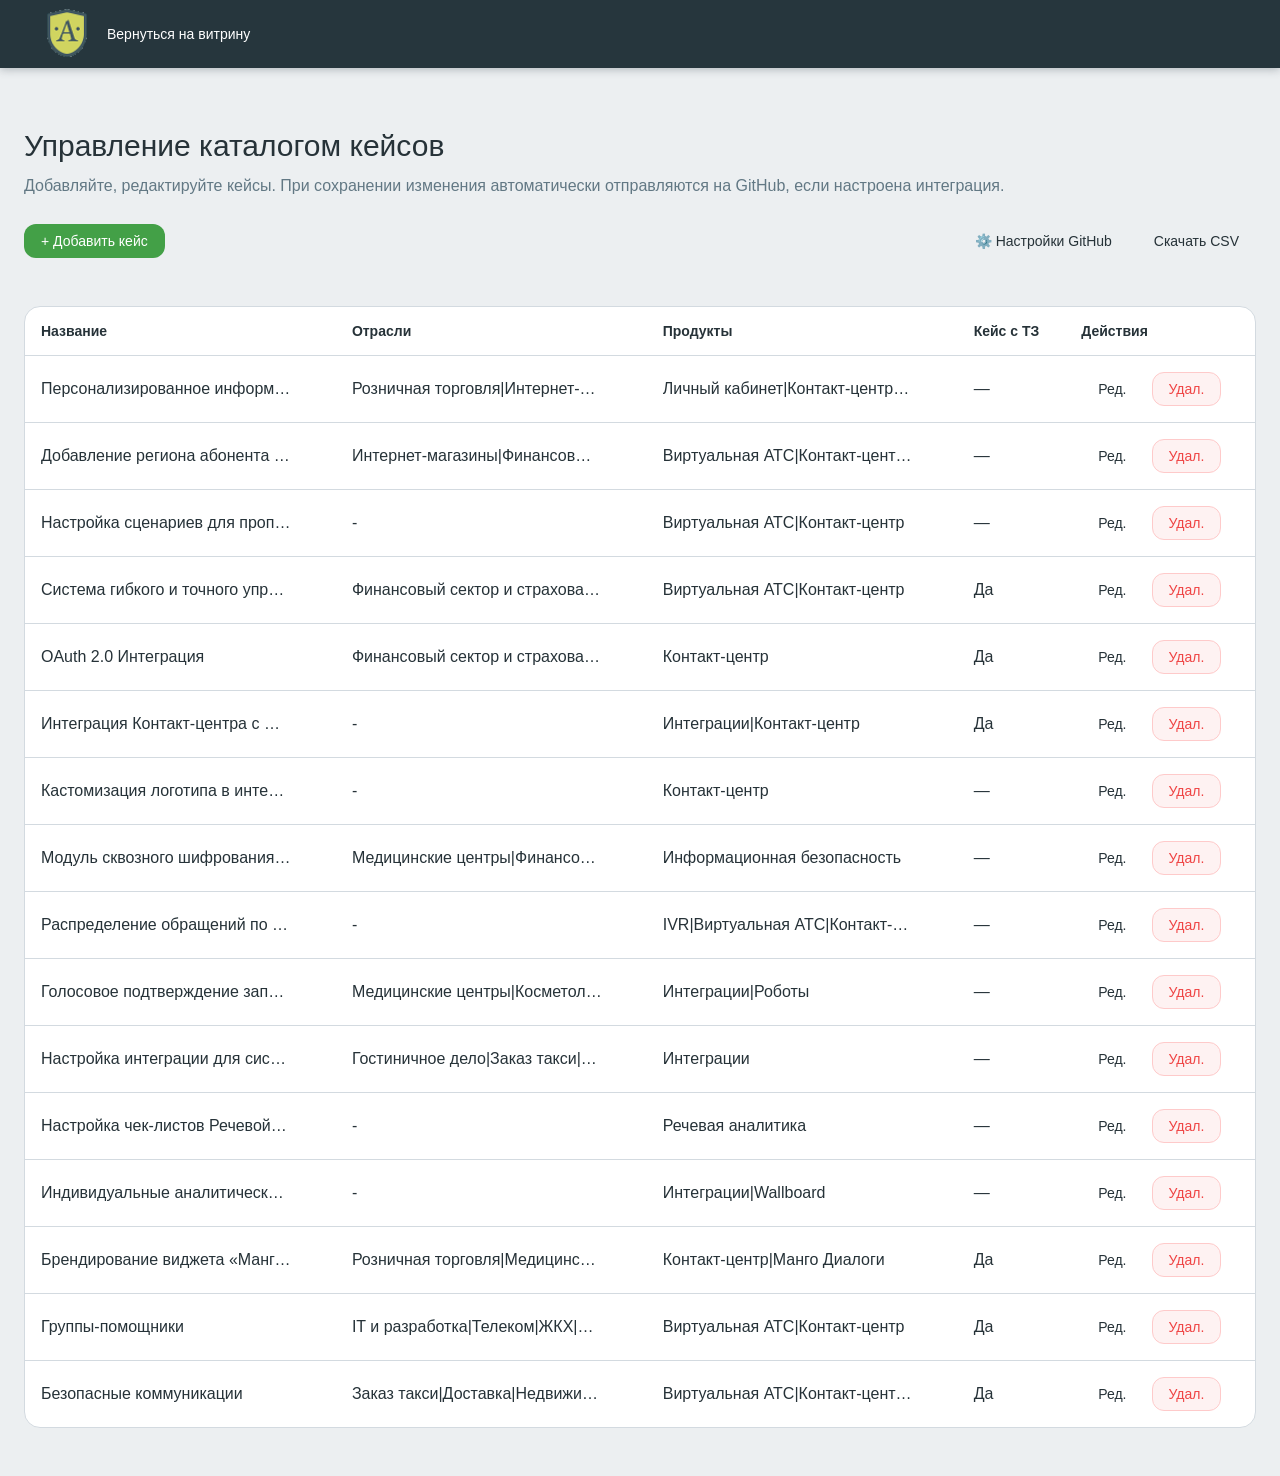
==== commit 9420cfa4: "feat: add technical specification filter" ====
--- a/admin.html
+++ b/admin.html
@@ -215,11 +215,12 @@
                   <th>Название</th>
                   <th>Отрасли</th>
                   <th>Продукты</th>
+                  <th>Кейс с ТЗ</th>
                   <th>Действия</th>
                 </tr>
               </thead>
               <tbody id="cases-table-body">
-                <tr><td colspan="4" style="text-align: center; padding: 2rem;">Загрузка данных...</td></tr>
+                <tr><td colspan="5" style="text-align: center; padding: 2rem;">Загрузка данных...</td></tr>
               </tbody>
             </table>
           </div>
@@ -234,7 +235,7 @@
       <form id="case-form">
         <input type="hidden" id="case-id">
         <div class="form-group">
-          <label for="case-title">Название кейса *</label>
+          <label for="case-title">Название доработки *</label>
           <input type="text" id="case-title" required>
         </div>
         <div class="form-group">
--- a/styles.css
+++ b/styles.css
@@ -285,6 +285,10 @@
   padding: 24px;
 }
 
+.filter-groups-shell {
+  padding: 12px;
+}
+
 .filters-panel--top {
   position: sticky;
   top: 0;
@@ -376,8 +380,8 @@
 
 .filter-groups {
   display: grid;
-  grid-template-columns: repeat(3, minmax(0, 1fr));
-  gap: 12px;
+  grid-template-columns: repeat(4, minmax(0, 1fr));
+  gap: 8px;
 }
 
 .filter-group {
@@ -396,9 +400,9 @@
   display: flex;
   align-items: center;
   justify-content: space-between;
-  gap: 12px;
-  min-height: 64px;
-  padding: 12px 16px;
+  gap: 8px;
+  min-height: 48px;
+  padding: 8px 10px;
   list-style: none;
   cursor: pointer;
 }
@@ -408,15 +412,12 @@
 }
 
 .filter-group__meta {
-  display: flex;
-  flex-direction: column;
-  gap: 4px;
   min-width: 0;
 }
 
 .filter-group__label {
-  font-size: 16px;
-  line-height: 20px;
+  font-size: 14px;
+  line-height: 18px;
   font-weight: 700;
 }
 
@@ -431,12 +432,12 @@
 
 .filter-group__body {
   display: grid;
-  gap: 12px;
+  gap: 8px;
   position: absolute;
   top: calc(100% + 8px);
   left: 0;
   right: 0;
-  padding: 16px;
+  padding: 10px;
   border: 1px solid var(--border-light);
   border-radius: var(--radius-md);
   background: #ffffff;
@@ -450,10 +451,10 @@
 }
 
 .filter-action {
-  min-height: 34px;
+  min-height: 28px;
   border: 0;
   border-radius: 18px;
-  padding: 6px 12px;
+  padding: 4px 10px;
   cursor: pointer;
   background: #edf1f3;
   color: #37474f;
@@ -465,7 +466,7 @@
 
 .checkbox-list {
   display: grid;
-  gap: 8px;
+  gap: 6px;
   max-height: 260px;
   overflow: auto;
   padding-right: 4px;
@@ -474,8 +475,8 @@
 .checkbox-item {
   display: flex;
   align-items: flex-start;
-  gap: 10px;
-  padding: 10px 12px;
+  gap: 8px;
+  padding: 7px 8px;
   border-radius: 10px;
   background: var(--surface-soft);
 }
@@ -622,54 +623,33 @@
   background: rgba(0, 0, 0, 0.45);
 }
 
-.case-card__title {
-  margin: 18px 0 10px;
-  font-size: 20px;
-  line-height: 28px;
-  font-weight: 400;
-  color: #102433;
+.case-card__badges {
+  display: flex;
+  flex-wrap: wrap;
+  gap: 8px;
+  margin: 0 0 12px;
+}
+
+.case-card__badge {
+  display: inline-flex;
+  align-items: center;
+  min-height: 28px;
+  padding: 4px 10px;
+  border-radius: 14px;
+  background: #fff3e0;
+  color: #a44800;
+  font-size: 12px;
+  line-height: 18px;
+  font-weight: 700;
 }
 
 .case-card__description {
-  margin: 0 0 20px;
-  color: #37474f;
-  font-size: 14px;
-  line-height: 20px;
-  display: -webkit-box;
-  -webkit-line-clamp: 5;
-  -webkit-box-orient: vertical;
-  overflow: hidden;
-}
-
-.meta-block {
-  display: grid;
-  gap: 10px;
-  margin-top: auto;
-}
-
-.meta-group {
-  display: grid;
-  gap: 12px;
-  grid-template-columns: 112px minmax(0, 1fr);
-  align-items: start;
-}
-
-.meta-group__label {
-  font-size: 12px;
-  line-height: 16px;
-  font-weight: 700;
-  color: var(--muted);
-  text-transform: uppercase;
-  letter-spacing: 0.08em;
-}
-
-.meta-group__value {
   margin: 0;
   color: #37474f;
-  font-size: 14px;
-  line-height: 20px;
+  font-size: 15px;
+  line-height: 22px;
   display: -webkit-box;
-  -webkit-line-clamp: 2;
+  -webkit-line-clamp: 11;
   -webkit-box-orient: vertical;
   overflow: hidden;
 }
@@ -688,8 +668,11 @@
 }
 
 .filter-group summary .chip {
+  min-height: 26px;
+  padding: 0 8px;
   background: #e8f5e9;
   color: #2e7d32;
+  font-size: 12px;
 }
 
 .empty-state {
@@ -801,10 +784,13 @@
   .cards-grid {
     grid-template-columns: repeat(auto-fit, minmax(280px, 1fr));
   }
+
+  .filter-groups {
+    grid-template-columns: repeat(2, minmax(0, 1fr));
+  }
 }
 
 @media (max-width: 980px) {
-  .filter-groups,
   .admin-layout,
   .admin-summary {
     grid-template-columns: 1fr;
@@ -862,6 +848,10 @@
     grid-template-columns: 1fr;
   }
 
+  .filter-groups {
+    grid-template-columns: 1fr;
+  }
+
   .case-card {
     min-height: 0;
   }
